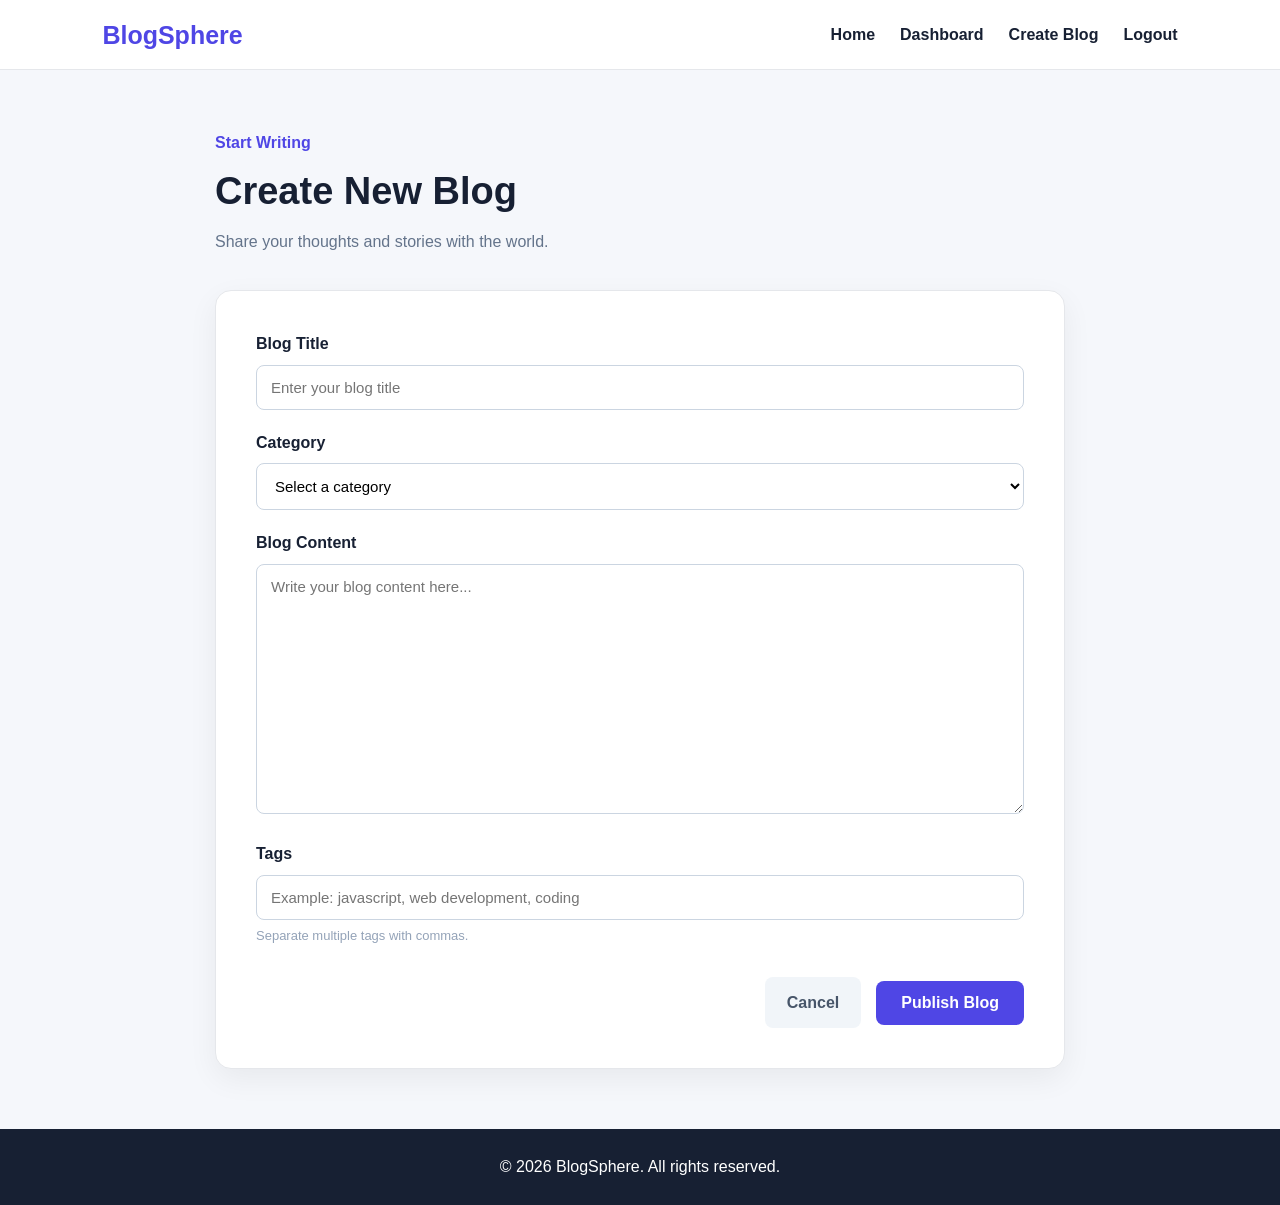
==== pages/create-blog.html @ 35b531bc "Complete Module 2 frontend" ====
<!DOCTYPE html>
<html lang="en">

<head>

    <meta charset="UTF-8">

    <meta name="viewport" content="width=device-width, initial-scale=1.0">

    <title>BlogSphere | Create Blog</title>

    <link rel="stylesheet" href="../css/style.css">

</head>

<body>

    <!-- Navigation -->

    <header class="navbar">

        <div class="logo">
            BlogSphere
        </div>

        <nav>

            <a href="../index.html">Home</a>

            <a href="dashboard.html">Dashboard</a>

            <a href="create-blog.html">Create Blog</a>

            <a href="login.html">Logout</a>

        </nav>

    </header>


    <!-- Create Blog -->

    <main class="create-blog-page">

        <div class="create-blog-container">

            <!-- Page Header -->

            <div class="create-blog-header">

                <p class="dashboard-label">
                    Start Writing
                </p>

                <h1>
                    Create New Blog
                </h1>

                <p>
                    Share your thoughts and stories with the world.
                </p>

            </div>


            <!-- Blog Form -->

            <form id="createBlogForm" class="blog-form">

                <!-- Blog Title -->

                <div class="form-group">

                    <label for="blogTitle">
                        Blog Title
                    </label>

                    <input
                        type="text"
                        id="blogTitle"
                        name="title"
                        placeholder="Enter your blog title"
                        required
                    >

                </div>


                <!-- Category -->

                <div class="form-group">

                    <label for="category">
                        Category
                    </label>

                    <select
                        id="category"
                        name="category"
                        required
                    >

                        <option value="">
                            Select a category
                        </option>

                        <option value="Technology">
                            Technology
                        </option>

                        <option value="Programming">
                            Programming
                        </option>

                        <option value="Career">
                            Career
                        </option>

                        <option value="Education">
                            Education
                        </option>

                        <option value="Lifestyle">
                            Lifestyle
                        </option>

                    </select>

                </div>


                <!-- Blog Content -->

                <div class="form-group">

                    <label for="content">
                        Blog Content
                    </label>

                    <textarea
                        id="content"
                        name="content"
                        rows="12"
                        placeholder="Write your blog content here..."
                        required
                    ></textarea>

                </div>


                <!-- Tags -->

                <div class="form-group">

                    <label for="tags">
                        Tags
                    </label>

                    <input
                        type="text"
                        id="tags"
                        name="tags"
                        placeholder="Example: javascript, web development, coding"
                    >

                    <small class="form-help">
                        Separate multiple tags with commas.
                    </small>

                </div>


                <!-- Form Actions -->

                <div class="blog-form-actions">

                    <a
                        href="dashboard.html"
                        class="cancel-btn"
                    >
                        Cancel
                    </a>

                    <button
                        type="submit"
                        class="auth-btn publish-btn"
                    >
                        Publish Blog
                    </button>

                </div>

            </form>

        </div>

    </main>


    <!-- Footer -->

    <footer>

        <p>
            © 2026 BlogSphere. All rights reserved.
        </p>

    </footer>


    <script src="../js/script.js"></script>

</body>

</html>
---- css/style.css ----
* {
    margin: 0;
    padding: 0;
    box-sizing: border-box;
}


body {
    font-family: Arial, sans-serif;

    background: #f5f7fb;

    color: #172033;

    line-height: 1.6;
}


/* =========================
   NAVIGATION
========================= */

.navbar {

    height: 70px;

    background: white;

    display: flex;

    align-items: center;

    justify-content: space-between;

    padding: 0 8%;

    border-bottom: 1px solid #e5e7eb;
}


.logo {

    font-size: 25px;

    font-weight: bold;

    color: #4f46e5;
}


.navbar nav {

    display: flex;

    gap: 25px;
}


.navbar nav a {

    text-decoration: none;

    color: #172033;

    font-weight: 600;
}


.navbar nav a:hover {

    color: #4f46e5;
}


/* =========================
   HERO
========================= */

.hero {

    min-height: 450px;

    display: flex;

    justify-content: center;

    align-items: center;

    text-align: center;

    padding: 60px 20px;

    background: linear-gradient(
        135deg,
        #eef2ff,
        #f8fafc
    );
}


.hero-content {

    max-width: 700px;
}


.hero h1 {

    font-size: 52px;

    line-height: 1.2;

    margin-bottom: 20px;
}


.hero p {

    font-size: 18px;

    color: #64748b;

    margin-bottom: 30px;
}


.btn {

    display: inline-block;

    padding: 13px 25px;

    background: #4f46e5;

    color: white;

    text-decoration: none;

    border-radius: 8px;

    font-weight: bold;
}


.btn:hover {

    background: #3730a3;
}


/* =========================
   BLOG SECTION
========================= */

.blogs {

    padding: 70px 8%;
}


.blogs h2 {

    text-align: center;

    font-size: 32px;

    margin-bottom: 40px;
}


.blog-container {

    display: grid;

    grid-template-columns:
        repeat(3, 1fr);

    gap: 25px;
}


.blog-card {

    background: white;

    border-radius: 12px;

    padding: 25px;

    border: 1px solid #e5e7eb;

    transition: 0.3s;
}


.blog-card:hover {

    transform: translateY(-5px);

    box-shadow:
        0 10px 30px
        rgba(0, 0, 0, 0.08);
}


.category {

    display: inline-block;

    background: #eef2ff;

    color: #4f46e5;

    padding: 5px 10px;

    border-radius: 20px;

    font-size: 13px;

    font-weight: bold;

    margin-bottom: 15px;
}


.blog-card h3 {

    font-size: 21px;

    margin-bottom: 12px;
}


.blog-card p {

    color: #64748b;

    margin-bottom: 20px;
}


.read-more {

    text-decoration: none;

    color: #4f46e5;

    font-weight: bold;
}


/* =========================
   FOOTER
========================= */

footer {

    background: #172033;

    color: white;

    text-align: center;

    padding: 25px;
}


/* =========================
   RESPONSIVE DESIGN
========================= */

@media (max-width: 768px) {

    .navbar {

        padding: 0 20px;
    }


    .navbar nav {

        gap: 12px;
    }


    .navbar nav a {

        font-size: 14px;
    }


    .hero h1 {

        font-size: 38px;
    }


    .blog-container {

        grid-template-columns: 1fr;
    }


    .blogs {

        padding: 50px 20px;
    }

}


/* MOBILE */

@media (max-width: 480px) {

    .navbar {

        height: auto;

        padding: 20px;

        flex-direction: column;

        gap: 15px;
    }


    .hero {

        min-height: 400px;
    }


    .hero h1 {

        font-size: 32px;
    }


    .hero p {

        font-size: 16px;
    }

}
/* =========================
   AUTHENTICATION PAGES
========================= */

.auth-section {

    min-height: calc(100vh - 140px);

    display: flex;

    justify-content: center;

    align-items: center;

    padding: 50px 20px;

    background: #f5f7fb;
}


.auth-card {

    width: 100%;

    max-width: 450px;

    background: white;

    padding: 40px;

    border-radius: 16px;

    border: 1px solid #e5e7eb;

    box-shadow:
        0 10px 30px
        rgba(0, 0, 0, 0.06);
}


.auth-card h1 {

    text-align: center;

    font-size: 32px;

    margin-bottom: 8px;
}


.auth-subtitle {

    text-align: center;

    color: #64748b;

    margin-bottom: 30px;
}


.form-group {

    margin-bottom: 20px;
}


.form-group label {

    display: block;

    margin-bottom: 8px;

    font-weight: 600;
}


.form-group input {

    width: 100%;

    padding: 13px 14px;

    border: 1px solid #cbd5e1;

    border-radius: 8px;

    font-size: 15px;

    outline: none;

    transition: 0.2s;
}


.form-group input:focus {

    border-color: #4f46e5;

    box-shadow:
        0 0 0 3px
        rgba(79, 70, 229, 0.1);
}


.form-options {

    display: flex;

    justify-content: space-between;

    align-items: center;

    margin-bottom: 25px;

    font-size: 14px;
}


.remember {

    display: flex;

    align-items: center;

    gap: 7px;

    color: #475569;
}


.form-options a {

    color: #4f46e5;

    text-decoration: none;

    font-weight: 600;
}


.auth-btn {

    width: 100%;

    padding: 14px;

    border: none;

    border-radius: 8px;

    background: #4f46e5;

    color: white;

    font-size: 16px;

    font-weight: bold;

    cursor: pointer;

    transition: 0.2s;
}


.auth-btn:hover {

    background: #3730a3;
}


.auth-footer {

    text-align: center;

    margin-top: 25px;

    color: #64748b;
}


.auth-footer a {

    color: #4f46e5;

    text-decoration: none;

    font-weight: bold;
}


/* Mobile */

@media (max-width: 480px) {

    .auth-card {

        padding: 30px 20px;
    }


    .auth-card h1 {

        font-size: 28px;
    }


    .form-options {

        flex-direction: column;

        align-items: flex-start;

        gap: 12px;
    }

}
/* =========================
   DASHBOARD
========================= */

.dashboard {

    max-width: 1200px;

    margin: 0 auto;

    padding: 60px 30px;
}


.dashboard-header {

    display: flex;

    justify-content: space-between;

    align-items: center;

    gap: 30px;

    margin-bottom: 40px;
}


.dashboard-label {

    color: #4f46e5;

    font-weight: bold;

    margin-bottom: 5px;
}


.dashboard-header h1 {

    font-size: 38px;

    margin-bottom: 8px;
}


.dashboard-description {

    color: #64748b;
}


.stats-container {

    display: grid;

    grid-template-columns:
        repeat(3, 1fr);

    gap: 20px;

    margin-bottom: 50px;
}


.stat-card {

    background: white;

    border: 1px solid #e5e7eb;

    border-radius: 12px;

    padding: 25px;

    display: flex;

    align-items: center;

    gap: 18px;
}


.stat-icon {

    width: 50px;

    height: 50px;

    display: flex;

    align-items: center;

    justify-content: center;

    background: #eef2ff;

    border-radius: 10px;

    font-size: 22px;
}


.stat-card p {

    color: #64748b;

    margin-bottom: 3px;
}


.stat-card h2 {

    font-size: 28px;
}


.section-header {

    display: flex;

    justify-content: space-between;

    align-items: center;

    margin-bottom: 20px;
}


.section-header h2 {

    font-size: 28px;
}


.section-header a {

    color: #4f46e5;

    text-decoration: none;

    font-weight: bold;
}


.dashboard-blog-container {

    display: grid;

    gap: 20px;
}


.dashboard-blog-card {

    background: white;

    border: 1px solid #e5e7eb;

    border-radius: 12px;

    padding: 25px;

    display: flex;

    justify-content: space-between;

    gap: 30px;
}


.dashboard-blog-content {

    flex: 1;
}


.dashboard-blog-card h3 {

    font-size: 21px;

    margin: 10px 0;
}


.dashboard-blog-card p {

    color: #64748b;

    margin-bottom: 10px;
}


.dashboard-blog-card small {

    color: #94a3b8;
}


.blog-actions {

    display: flex;

    align-items: center;

    gap: 10px;
}


.blog-actions a,
.blog-actions button {

    padding: 9px 15px;

    border-radius: 7px;

    font-size: 14px;

    font-weight: bold;

    cursor: pointer;
}


.blog-actions a {

    text-decoration: none;

    background: #eef2ff;

    color: #4f46e5;
}


.blog-actions button {

    border: none;

    background: #fee2e2;

    color: #dc2626;
}


/* Dashboard Mobile */

@media (max-width: 768px) {

    .dashboard {

        padding: 40px 20px;
    }


    .dashboard-header {

        flex-direction: column;

        align-items: flex-start;
    }


    .stats-container {

        grid-template-columns: 1fr;
    }


    .dashboard-blog-card {

        flex-direction: column;
    }


    .blog-actions {

        align-items: flex-start;
    }

}
/* =========================
   CREATE BLOG
========================= */

.create-blog-page {

    min-height: calc(100vh - 140px);

    padding: 60px 20px;

    background: #f5f7fb;
}


.create-blog-container {

    max-width: 850px;

    margin: 0 auto;
}


.create-blog-header {

    margin-bottom: 35px;
}


.create-blog-header h1 {

    font-size: 38px;

    margin-bottom: 8px;
}


.create-blog-header p:last-child {

    color: #64748b;

    font-size: 16px;
}


.blog-form {

    background: white;

    padding: 40px;

    border-radius: 16px;

    border: 1px solid #e5e7eb;

    box-shadow:
        0 10px 30px
        rgba(0, 0, 0, 0.06);
}


.blog-form select,
.blog-form textarea {

    width: 100%;

    padding: 13px 14px;

    border: 1px solid #cbd5e1;

    border-radius: 8px;

    font-size: 15px;

    font-family: Arial, sans-serif;

    outline: none;

    background: white;

    transition: 0.2s;
}


.blog-form select:focus,
.blog-form textarea:focus {

    border-color: #4f46e5;

    box-shadow:
        0 0 0 3px
        rgba(79, 70, 229, 0.1);
}


.blog-form textarea {

    resize: vertical;

    min-height: 250px;
}


.form-help {

    display: block;

    margin-top: 6px;

    color: #94a3b8;

    font-size: 13px;
}


.blog-form-actions {

    display: flex;

    justify-content: flex-end;

    align-items: center;

    gap: 15px;

    margin-top: 30px;
}


.cancel-btn {

    padding: 13px 22px;

    border-radius: 8px;

    background: #f1f5f9;

    color: #475569;

    text-decoration: none;

    font-weight: bold;
}


.cancel-btn:hover {

    background: #e2e8f0;
}


.publish-btn {

    width: auto;

    padding: 13px 25px;
}


/* Create Blog Mobile */

@media (max-width: 600px) {

    .create-blog-page {

        padding: 40px 15px;
    }


    .create-blog-header h1 {

        font-size: 30px;
    }


    .blog-form {

        padding: 25px 20px;
    }


    .blog-form-actions {

        flex-direction: column-reverse;

        align-items: stretch;
    }


    .cancel-btn,
    .publish-btn {

        width: 100%;

        text-align: center;
    }

}
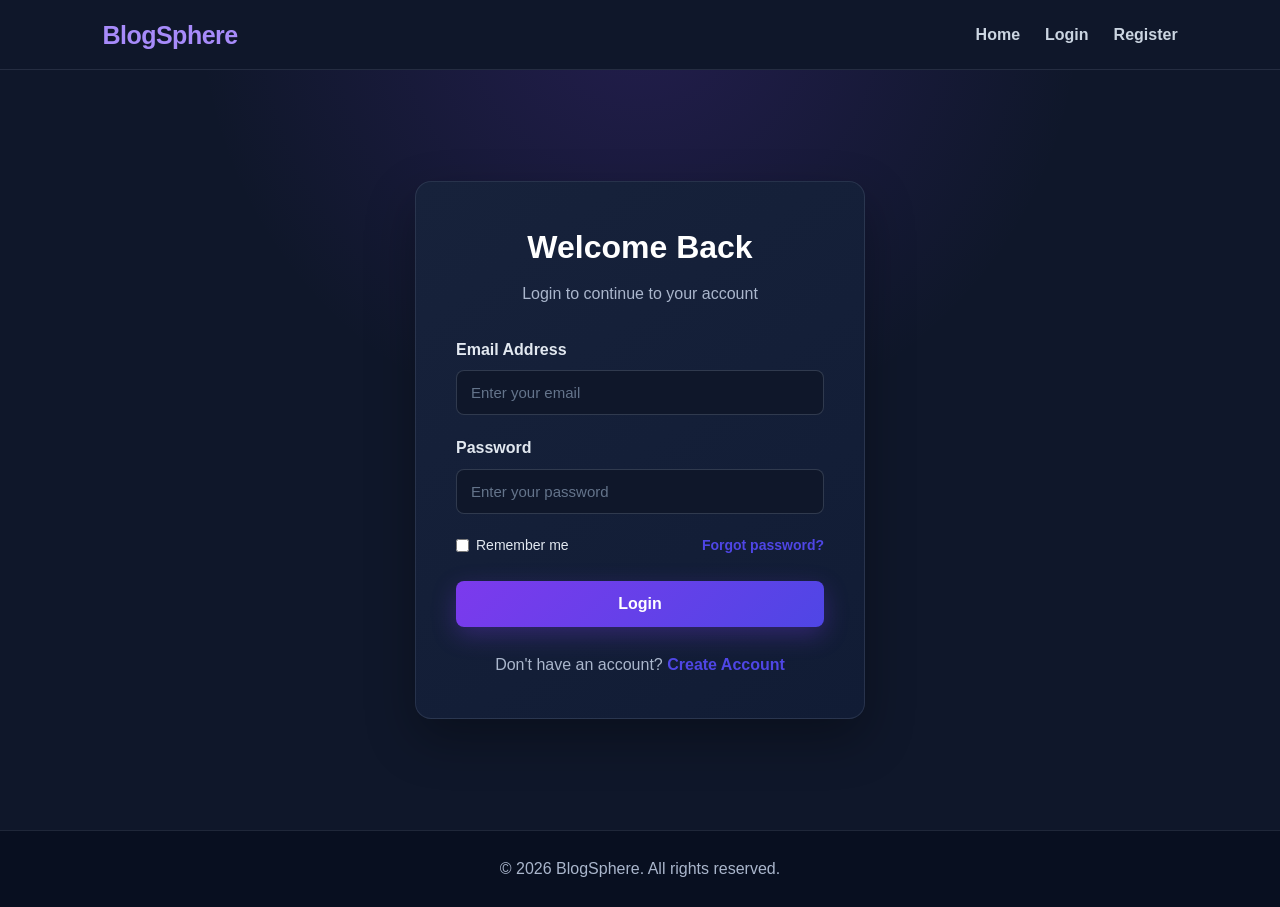
==== commit 97950e84: "Complete Module 4 CRUD operations" ====
--- a/pages/create-blog.html
+++ b/pages/create-blog.html
@@ -23,7 +23,7 @@
             BlogSphere
         </div>
 
-        <nav>
+        <nav id="navLinks">
 
             <a href="../index.html">Home</a>
 
@@ -31,7 +31,7 @@
 
             <a href="create-blog.html">Create Blog</a>
 
-            <a href="login.html">Logout</a>
+            <a href="login.html" id="authNavBtn">Logout</a>
 
         </nav>
 
@@ -48,15 +48,15 @@
 
             <div class="create-blog-header">
 
-                <p class="dashboard-label">
+                <p class="dashboard-label" id="formSubHeader">
                     Start Writing
                 </p>
 
-                <h1>
+                <h1 id="createBlogPageTitle">
                     Create New Blog
                 </h1>
 
-                <p>
+                <p id="formDescription">
                     Share your thoughts and stories with the world.
                 </p>
 
@@ -183,6 +183,7 @@
 
                     <button
                         type="submit"
+                        id="publishBtn"
                         class="auth-btn publish-btn"
                     >
                         Publish Blog
--- a/css/style.css
+++ b/css/style.css
@@ -1035,4 +1035,935 @@
         text-align: center;
     }
 
+}
+/* =====================================================
+   BLOGSPHERE PREMIUM THEME
+   ===================================================== */
+
+:root {
+    --bg-main: #0f172a;
+    --bg-secondary: #111c35;
+    --card-bg: #17223b;
+    --card-hover: #1d2945;
+
+    --primary: #7c3aed;
+    --primary-light: #a78bfa;
+    --secondary: #4f46e5;
+
+    --text-main: #f8fafc;
+    --text-secondary: #aab6cc;
+    --text-muted: #7f8ba3;
+
+    --border: rgba(148, 163, 184, 0.16);
+}
+
+
+/* =========================
+   GLOBAL
+========================= */
+
+body {
+    background:
+        radial-gradient(
+            circle at top left,
+            rgba(124, 58, 237, 0.15),
+            transparent 35%
+        ),
+        radial-gradient(
+            circle at top right,
+            rgba(79, 70, 229, 0.12),
+            transparent 30%
+        ),
+        var(--bg-main);
+
+    color: var(--text-main);
+}
+
+
+/* =========================
+   NAVBAR
+========================= */
+
+.navbar {
+    background: rgba(15, 23, 42, 0.88);
+
+    border-bottom: 1px solid var(--border);
+
+    backdrop-filter: blur(15px);
+
+    position: sticky;
+
+    top: 0;
+
+    z-index: 100;
+}
+
+
+.logo {
+    color: #a78bfa !important;
+
+    font-weight: 800;
+
+    letter-spacing: -0.5px;
+}
+
+
+.navbar nav a {
+    color: #cbd5e1 !important;
+
+    transition: 0.25s ease;
+}
+
+
+.navbar nav a:hover {
+    color: #a78bfa !important;
+}
+
+
+/* =========================
+   HEADINGS
+========================= */
+
+h1,
+h2,
+h3 {
+    color: var(--text-main);
+}
+
+
+.dashboard-header h1,
+.create-blog-header h1 {
+    background: linear-gradient(
+        90deg,
+        #ffffff,
+        #a78bfa
+    );
+
+    -webkit-background-clip: text;
+
+    -webkit-text-fill-color: transparent;
+}
+
+
+.dashboard-label {
+    color: #a78bfa !important;
+}
+
+
+/* =========================
+   HERO
+========================= */
+
+.hero {
+    background:
+        radial-gradient(
+            circle at 50% 20%,
+            rgba(124, 58, 237, 0.2),
+            transparent 45%
+        ),
+        var(--bg-main) !important;
+}
+
+
+.hero h1 {
+    color: #ffffff;
+}
+
+
+.hero p {
+    color: var(--text-secondary);
+}
+
+
+/* =========================
+   BUTTONS
+========================= */
+
+.btn,
+.auth-btn,
+.publish-btn {
+    background: linear-gradient(
+        135deg,
+        #7c3aed,
+        #4f46e5
+    ) !important;
+
+    color: white !important;
+
+    border: none;
+
+    box-shadow:
+        0 8px 25px
+        rgba(124, 58, 237, 0.25);
+
+    transition: 0.25s ease;
+}
+
+
+.btn:hover,
+.auth-btn:hover,
+.publish-btn:hover {
+    transform: translateY(-2px);
+
+    box-shadow:
+        0 12px 30px
+        rgba(124, 58, 237, 0.4);
+}
+
+
+/* =========================
+   CARDS
+========================= */
+
+.card,
+.blog-card,
+.stat-card,
+.dashboard-blog-card,
+.blog-form,
+.auth-container,
+.login-container,
+.register-container {
+    background:
+        linear-gradient(
+            145deg,
+            rgba(30, 41, 69, 0.95),
+            rgba(23, 34, 59, 0.95)
+        ) !important;
+
+    border: 1px solid var(--border) !important;
+
+    box-shadow:
+        0 15px 40px
+        rgba(0, 0, 0, 0.25) !important;
+}
+
+
+.card:hover,
+.blog-card:hover,
+.dashboard-blog-card:hover {
+    background: var(--card-hover) !important;
+
+    transform: translateY(-3px);
+
+    transition: 0.25s ease;
+}
+
+
+/* =========================
+   DASHBOARD
+========================= */
+
+.dashboard {
+    background: transparent;
+}
+
+
+.dashboard-description {
+    color: var(--text-secondary) !important;
+}
+
+
+.stat-card p {
+    color: var(--text-secondary) !important;
+}
+
+
+.stat-card h2 {
+    color: #ffffff !important;
+}
+
+
+.stat-icon {
+    background: rgba(124, 58, 237, 0.16) !important;
+
+    border: 1px solid
+        rgba(167, 139, 250, 0.15);
+}
+
+
+/* =========================
+   BLOG CARDS
+========================= */
+
+.dashboard-blog-card h3 {
+    color: #f8fafc !important;
+}
+
+
+.dashboard-blog-card p {
+    color: var(--text-secondary) !important;
+}
+
+
+.dashboard-blog-card small {
+    color: var(--text-muted) !important;
+}
+
+
+.category {
+    background: rgba(124, 58, 237, 0.16) !important;
+
+    color: #c4b5fd !important;
+
+    border: 1px solid
+        rgba(167, 139, 250, 0.15);
+}
+
+
+/* =========================
+   CREATE BLOG
+========================= */
+
+.create-blog-page {
+    background: transparent !important;
+}
+
+
+.create-blog-header p:last-child {
+    color: var(--text-secondary) !important;
+}
+
+
+.blog-form label {
+    color: #e2e8f0 !important;
+}
+
+
+.blog-form input,
+.blog-form select,
+.blog-form textarea {
+    background: #0f172a !important;
+
+    color: #f8fafc !important;
+
+    border: 1px solid
+        rgba(148, 163, 184, 0.25) !important;
+}
+
+
+.blog-form input::placeholder,
+.blog-form textarea::placeholder {
+    color: #64748b;
+}
+
+
+.blog-form input:focus,
+.blog-form select:focus,
+.blog-form textarea:focus {
+    border-color: #8b5cf6 !important;
+
+    box-shadow:
+        0 0 0 3px
+        rgba(139, 92, 246, 0.15) !important;
+}
+
+
+.form-help {
+    color: #7f8ba3 !important;
+}
+
+
+.cancel-btn {
+    background: #1e293b !important;
+
+    color: #cbd5e1 !important;
+
+    border: 1px solid var(--border);
+}
+
+
+.cancel-btn:hover {
+    background: #334155 !important;
+}
+
+
+/* =========================
+   LOGIN / REGISTER
+========================= */
+
+.login-page,
+.register-page {
+    background: transparent !important;
+}
+
+
+.auth-card,
+.login-card,
+.register-card {
+    background:
+        linear-gradient(
+            145deg,
+            #17223b,
+            #111c35
+        ) !important;
+
+    border: 1px solid var(--border) !important;
+
+    box-shadow:
+        0 20px 50px
+        rgba(0, 0, 0, 0.3);
+}
+
+
+.auth-card h1,
+.login-card h1,
+.register-card h1 {
+    color: #ffffff !important;
+}
+
+
+.auth-card p,
+.login-card p,
+.register-card p {
+    color: var(--text-secondary);
+}
+
+
+.auth-card label,
+.login-card label,
+.register-card label {
+    color: #e2e8f0 !important;
+}
+
+
+.auth-card input,
+.login-card input,
+.register-card input {
+    background: #0f172a !important;
+
+    color: white !important;
+
+    border-color: rgba(
+        148,
+        163,
+        184,
+        0.25
+    ) !important;
+}
+
+
+/* =========================
+   LINKS
+========================= */
+
+a {
+    color: #a78bfa;
+}
+
+
+a:hover {
+    color: #c4b5fd;
+}
+
+
+/* =========================
+   FOOTER
+========================= */
+
+footer {
+    background: #080f20 !important;
+
+    border-top: 1px solid var(--border);
+
+    color: #94a3b8 !important;
+}
+
+
+/* =========================
+   MOBILE
+========================= */
+
+@media (max-width: 768px) {
+
+    .navbar {
+        padding: 15px;
+    }
+
+    .navbar nav {
+        gap: 12px;
+    }
+
+    .navbar nav a {
+        font-size: 14px;
+    }
+
+    .dashboard-header h1,
+    .create-blog-header h1 {
+        font-size: 32px;
+    }
+
+}
+/* =====================================================
+   BLOGSPHERE - UNIFIED HOMEPAGE THEME
+   Apply the same dark theme to EVERY page
+===================================================== */
+
+
+/* =========================
+   GLOBAL PAGE BACKGROUND
+========================= */
+
+html {
+    background: #0f172a;
+}
+
+body {
+    margin: 0;
+
+    background:
+        radial-gradient(
+            circle at 50% 0%,
+            rgba(124, 58, 237, 0.18),
+            transparent 40%
+        ),
+        #0f172a !important;
+
+    color: #f8fafc !important;
+}
+
+
+/* =========================
+   ALL MAIN SECTIONS
+========================= */
+
+main,
+.dashboard,
+.create-blog-page,
+.auth-page,
+.login-page,
+.register-page {
+    background: transparent !important;
+}
+
+
+/* =========================
+   NAVBAR
+========================= */
+
+.navbar {
+    background: #0f172a !important;
+
+    border-bottom: 1px solid
+        rgba(148, 163, 184, 0.16) !important;
+
+    box-shadow: none !important;
+}
+
+.navbar .logo,
+.logo {
+    color: #a78bfa !important;
+}
+
+.navbar nav a {
+    color: #cbd5e1 !important;
+
+    transition: all 0.25s ease;
+}
+
+.navbar nav a:hover {
+    color: #a78bfa !important;
+}
+
+
+/* =========================
+   ALL HEADINGS
+========================= */
+
+h1,
+h2,
+h3,
+h4,
+h5,
+h6 {
+    color: #f8fafc !important;
+}
+
+
+/* =========================
+   SECONDARY TEXT
+========================= */
+
+p,
+small {
+    color: #aab6cc;
+}
+
+
+/* =========================
+   GRADIENT HEADINGS
+========================= */
+
+.dashboard-header h1,
+.create-blog-header h1 {
+    background: linear-gradient(
+        90deg,
+        #ffffff,
+        #a78bfa
+    );
+
+    -webkit-background-clip: text;
+
+    -webkit-text-fill-color: transparent;
+}
+
+
+/* =========================
+   DASHBOARD
+========================= */
+
+.dashboard {
+    background: transparent !important;
+}
+
+.dashboard-description {
+    color: #aab6cc !important;
+}
+
+.dashboard-blog-card,
+.stat-card {
+    background:
+        linear-gradient(
+            145deg,
+            #17223b,
+            #111c35
+        ) !important;
+
+    border: 1px solid
+        rgba(148, 163, 184, 0.16) !important;
+
+    box-shadow:
+        0 15px 40px
+        rgba(0, 0, 0, 0.25) !important;
+}
+
+.dashboard-blog-card:hover {
+    background: #1d2945 !important;
+
+    transform: translateY(-3px);
+
+    transition: 0.25s ease;
+}
+
+.dashboard-blog-card h3 {
+    color: #f8fafc !important;
+}
+
+.dashboard-blog-card p {
+    color: #aab6cc !important;
+}
+
+.dashboard-blog-card small {
+    color: #7f8ba3 !important;
+}
+
+
+/* =========================
+   STAT CARDS
+========================= */
+
+.stat-card p {
+    color: #aab6cc !important;
+}
+
+.stat-card h2 {
+    color: #ffffff !important;
+}
+
+.stat-icon {
+    background: rgba(124, 58, 237, 0.16) !important;
+
+    border: 1px solid
+        rgba(167, 139, 250, 0.18);
+}
+
+
+/* =========================
+   CREATE BLOG
+========================= */
+
+.create-blog-page {
+    background: transparent !important;
+}
+
+.create-blog-header p {
+    color: #aab6cc !important;
+}
+
+.blog-form {
+    background:
+        linear-gradient(
+            145deg,
+            #17223b,
+            #111c35
+        ) !important;
+
+    border: 1px solid
+        rgba(148, 163, 184, 0.16) !important;
+
+    box-shadow:
+        0 20px 50px
+        rgba(0, 0, 0, 0.3) !important;
+}
+
+.blog-form label {
+    color: #e2e8f0 !important;
+}
+
+.blog-form input,
+.blog-form select,
+.blog-form textarea {
+    background: #0f172a !important;
+
+    color: #f8fafc !important;
+
+    border: 1px solid
+        rgba(148, 163, 184, 0.25) !important;
+}
+
+.blog-form input::placeholder,
+.blog-form textarea::placeholder {
+    color: #64748b !important;
+}
+
+.blog-form input:focus,
+.blog-form select:focus,
+.blog-form textarea:focus {
+    border-color: #8b5cf6 !important;
+
+    box-shadow:
+        0 0 0 3px
+        rgba(139, 92, 246, 0.15) !important;
+}
+
+.form-help {
+    color: #7f8ba3 !important;
+}
+
+
+/* =========================
+   LOGIN + REGISTER CARDS
+========================= */
+
+.login-container,
+.register-container,
+.auth-container,
+.login-card,
+.register-card,
+.auth-card {
+    background:
+        linear-gradient(
+            145deg,
+            #17223b,
+            #111c35
+        ) !important;
+
+    border: 1px solid
+        rgba(148, 163, 184, 0.16) !important;
+
+    box-shadow:
+        0 20px 50px
+        rgba(0, 0, 0, 0.3) !important;
+}
+
+
+/* Login/Register labels */
+
+.login-container label,
+.register-container label,
+.auth-container label,
+.login-card label,
+.register-card label,
+.auth-card label {
+    color: #e2e8f0 !important;
+}
+
+
+/* Login/Register inputs */
+
+.login-container input,
+.register-container input,
+.auth-container input,
+.login-card input,
+.register-card input,
+.auth-card input {
+    background: #0f172a !important;
+
+    color: #ffffff !important;
+
+    border: 1px solid
+        rgba(148, 163, 184, 0.25) !important;
+}
+
+.login-container input::placeholder,
+.register-container input::placeholder,
+.auth-container input::placeholder,
+.login-card input::placeholder,
+.register-card input::placeholder,
+.auth-card input::placeholder {
+    color: #64748b !important;
+}
+
+
+/* =========================
+   ALL BUTTONS
+========================= */
+
+.btn,
+.auth-btn,
+.publish-btn {
+    background:
+        linear-gradient(
+            135deg,
+            #7c3aed,
+            #4f46e5
+        ) !important;
+
+    color: #ffffff !important;
+
+    border: none !important;
+
+    box-shadow:
+        0 8px 25px
+        rgba(124, 58, 237, 0.30) !important;
+
+    transition: all 0.25s ease;
+}
+
+.btn:hover,
+.auth-btn:hover,
+.publish-btn:hover {
+    transform: translateY(-2px);
+
+    box-shadow:
+        0 12px 30px
+        rgba(124, 58, 237, 0.45) !important;
+}
+
+
+/* =========================
+   LINKS
+========================= */
+
+a {
+    color: #a78bfa;
+}
+
+a:hover {
+    color: #c4b5fd;
+}
+
+
+/* =========================
+   CATEGORY BADGES
+========================= */
+
+.category {
+    background: rgba(
+        124,
+        58,
+        237,
+        0.16
+    ) !important;
+
+    color: #c4b5fd !important;
+
+    border: 1px solid
+        rgba(167, 139, 250, 0.18);
+}
+
+
+/* =========================
+   FOOTER
+========================= */
+
+footer {
+    background: #080f20 !important;
+
+    color: #94a3b8 !important;
+
+    border-top: 1px solid
+        rgba(148, 163, 184, 0.16) !important;
+}
+
+
+/* =========================
+   MOBILE
+========================= */
+
+@media (max-width: 768px) {
+
+    body {
+        overflow-x: hidden;
+    }
+
+    .navbar {
+        background: #0f172a !important;
+    }
+
+    .navbar nav a {
+        color: #cbd5e1 !important;
+    }
+
+    .dashboard,
+    .create-blog-page {
+        padding-left: 15px;
+        padding-right: 15px;
+    }
+}
+/* =====================================================
+   BLOGSPHERE SPARKLE EFFECT
+===================================================== */
+
+.sparkle {
+    position: fixed;
+
+    width: 3px;
+    height: 3px;
+
+    background: #c4b5fd;
+
+    border-radius: 50%;
+
+    pointer-events: none;
+
+    z-index: 0;
+
+    opacity: 0;
+
+    box-shadow:
+        0 0 6px #a78bfa,
+        0 0 12px rgba(167, 139, 250, 0.7);
+
+    animation: sparkleTwinkle 3s ease-in-out infinite;
+}
+
+
+@keyframes sparkleTwinkle {
+
+    0% {
+        opacity: 0;
+
+        transform: scale(0.5);
+    }
+
+    50% {
+        opacity: 0.9;
+
+        transform: scale(1.5);
+    }
+
+    100% {
+        opacity: 0;
+
+        transform: scale(0.5);
+    }
+}
+/* Keep application content above sparkles */
+
+.navbar,
+main,
+footer {
+    position: relative;
+
+    z-index: 1;
 }
